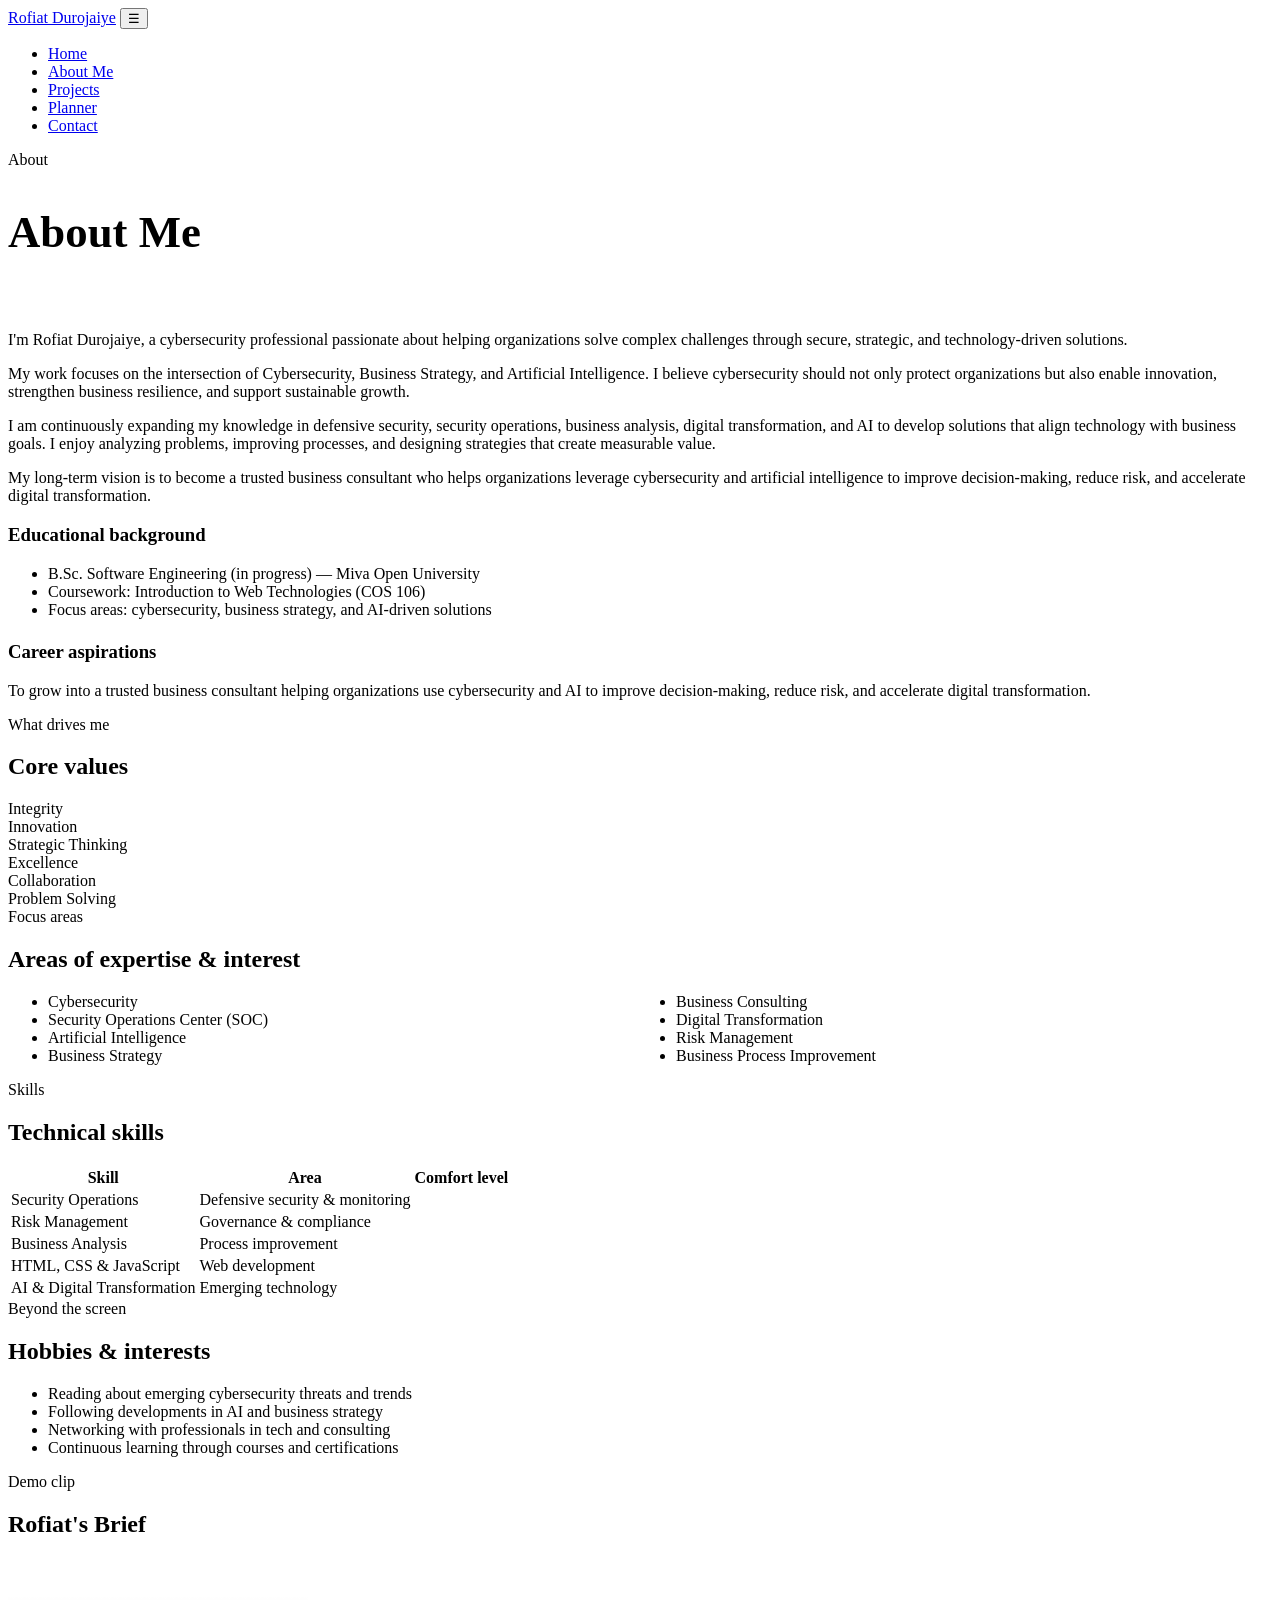
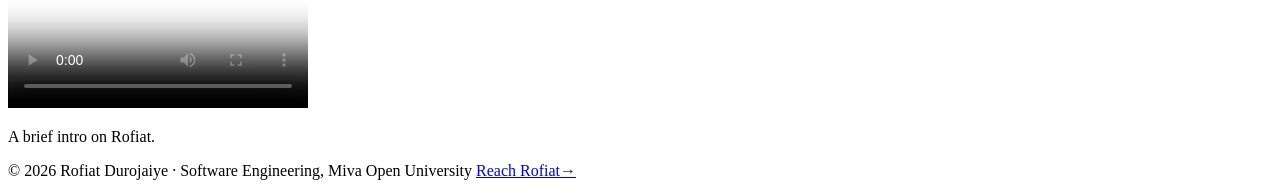
==== about.html @ efc08bff "Add files via upload" ====
<!DOCTYPE html>
<html lang="en">
<head>
  <meta charset="UTF-8">
  <meta name="viewport" content="width=device-width, initial-scale=1.0">
  <title>About Me — Rofiat Durojaiye</title>
  <link rel="stylesheet" href="css/style.css">
</head>
<body>

  <header class="site-header">
    <nav class="nav">
      <a href="index.html" class="nav-brand"><img src="images/rofiat.png" alt="" class="avatar">Rofiat Durojaiye</a>
      <button class="nav-toggle" aria-label="Toggle menu" aria-expanded="false">☰</button>
      <ul class="nav-links">
        <li><a href="index.html">Home</a></li>
        <li><a href="about.html" class="active">About Me</a></li>
        <li><a href="projects.html">Projects</a></li>
        <li><a href="planner.html">Planner</a></li>
        <li><a href="contact.html">Contact</a></li>
      </ul>
    </nav>
  </header>

  <main>
    <section class="page-hero" style="padding-bottom: 20px;">
      <div class="arc-motif"></div>
      <div class="wrap">
        <span class="eyebrow-line">About</span>
        <h1 style="font-size: clamp(2rem, 4vw, 2.8rem);">About Me</h1>
      </div>
    </section>

    <section class="section-tight">
      <div class="wrap grid grid-2">
        <div>
          <p>
            I'm Rofiat Durojaiye, a cybersecurity professional passionate about helping
            organizations solve complex challenges through secure, strategic, and
            technology-driven solutions.
          </p>
          <p>
            My work focuses on the intersection of Cybersecurity, Business Strategy, and
            Artificial Intelligence. I believe cybersecurity should not only protect
            organizations but also enable innovation, strengthen business resilience, and
            support sustainable growth.
          </p>
          <p>
            I am continuously expanding my knowledge in defensive security, security
            operations, business analysis, digital transformation, and AI to develop solutions
            that align technology with business goals. I enjoy analyzing problems, improving
            processes, and designing strategies that create measurable value.
          </p>
          <p>
            My long-term vision is to become a trusted business consultant who helps
            organizations leverage cybersecurity and artificial intelligence to improve
            decision-making, reduce risk, and accelerate digital transformation.
          </p>
        </div>
        <div>
          <div class="card" style="margin-bottom: 22px;">
            <h3>Educational background</h3>
            <ul class="plain-list">
              <li>B.Sc. Software Engineering (in progress) — Miva Open University</li>
              <li>Coursework: Introduction to Web Technologies (COS 106)</li>
              <li>Focus areas: cybersecurity, business strategy, and AI-driven solutions</li>
            </ul>
          </div>
          <div class="card">
            <h3>Career aspirations</h3>
            <p>
              To grow into a trusted business consultant helping organizations use
              cybersecurity and AI to improve decision-making, reduce risk, and accelerate
              digital transformation.
            </p>
          </div>
        </div>
      </div>
    </section>

    <section class="section-tight">
      <div class="wrap">
        <div class="section-head">
          <span class="eyebrow">What drives me</span>
          <h2>Core values</h2>
        </div>
        <div class="value-grid">
          <div class="value-chip">Integrity</div>
          <div class="value-chip">Innovation</div>
          <div class="value-chip">Strategic Thinking</div>
          <div class="value-chip">Excellence</div>
          <div class="value-chip">Collaboration</div>
          <div class="value-chip">Problem Solving</div>
        </div>
      </div>
    </section>

    <section class="section-tight">
      <div class="wrap">
        <div class="section-head">
          <span class="eyebrow">Focus areas</span>
          <h2>Areas of expertise &amp; interest</h2>
        </div>
        <ul class="plain-list" style="columns: 2; column-gap: 32px;">
          <li>Cybersecurity</li>
          <li>Security Operations Center (SOC)</li>
          <li>Artificial Intelligence</li>
          <li>Business Strategy</li>
          <li>Business Consulting</li>
          <li>Digital Transformation</li>
          <li>Risk Management</li>
          <li>Business Process Improvement</li>
        </ul>
      </div>
    </section>

    <section class="section-tight">
      <div class="wrap">
        <div class="section-head">
          <span class="eyebrow">Skills</span>
          <h2>Technical skills</h2>
        </div>
        <table>
          <thead>
            <tr>
              <th>Skill</th>
              <th>Area</th>
              <th>Comfort level</th>
            </tr>
          </thead>
          <tbody>
            <tr>
              <td>Security Operations</td>
              <td>Defensive security &amp; monitoring</td>
              <td><div class="skill-bar"><span style="width: 70%;"></span></div></td>
            </tr>
            <tr>
              <td>Risk Management</td>
              <td>Governance &amp; compliance</td>
              <td><div class="skill-bar"><span style="width: 65%;"></span></div></td>
            </tr>
            <tr>
              <td>Business Analysis</td>
              <td>Process improvement</td>
              <td><div class="skill-bar"><span style="width: 70%;"></span></div></td>
            </tr>
            <tr>
              <td>HTML, CSS &amp; JavaScript</td>
              <td>Web development</td>
              <td><div class="skill-bar"><span style="width: 55%;"></span></div></td>
            </tr>
            <tr>
              <td>AI &amp; Digital Transformation</td>
              <td>Emerging technology</td>
              <td><div class="skill-bar"><span style="width: 60%;"></span></div></td>
            </tr>
          </tbody>
        </table>
      </div>
    </section>

    <section class="section-tight">
      <div class="wrap grid grid-2">
        <div>
          <div class="section-head">
            <span class="eyebrow">Beyond the screen</span>
            <h2>Hobbies &amp; interests</h2>
          </div>
          <ul class="plain-list">
            <li>Reading about emerging cybersecurity threats and trends</li>
            <li>Following developments in AI and business strategy</li>
            <li>Networking with professionals in tech and consulting</li>
            <li>Continuous learning through courses and certifications</li>
          </ul>
        </div>
        <div>
          <div class="section-head">
            <span class="eyebrow">Demo clip</span>
            <h2>Rofiat's Brief</h2>
          </div>
          <div class="media-block">
            <video controls preload="metadata" poster="images/project1.svg">
              <source src="" type="video/webm">
              Your browser does not support embedded video.
            </video>
            <p class="media-caption">A brief intro on Rofiat.</p>
          </div>
        </div>
      </div>
    </section>
  </main>

  <footer class="site-footer">
    <span>© 2026 Rofiat Durojaiye · Software Engineering, Miva Open University</span>
    <span><a href="contact.html">Reach Rofiat→</a></span>
  </footer>

  <script src="js/main.js"></script>
</body>
</html>
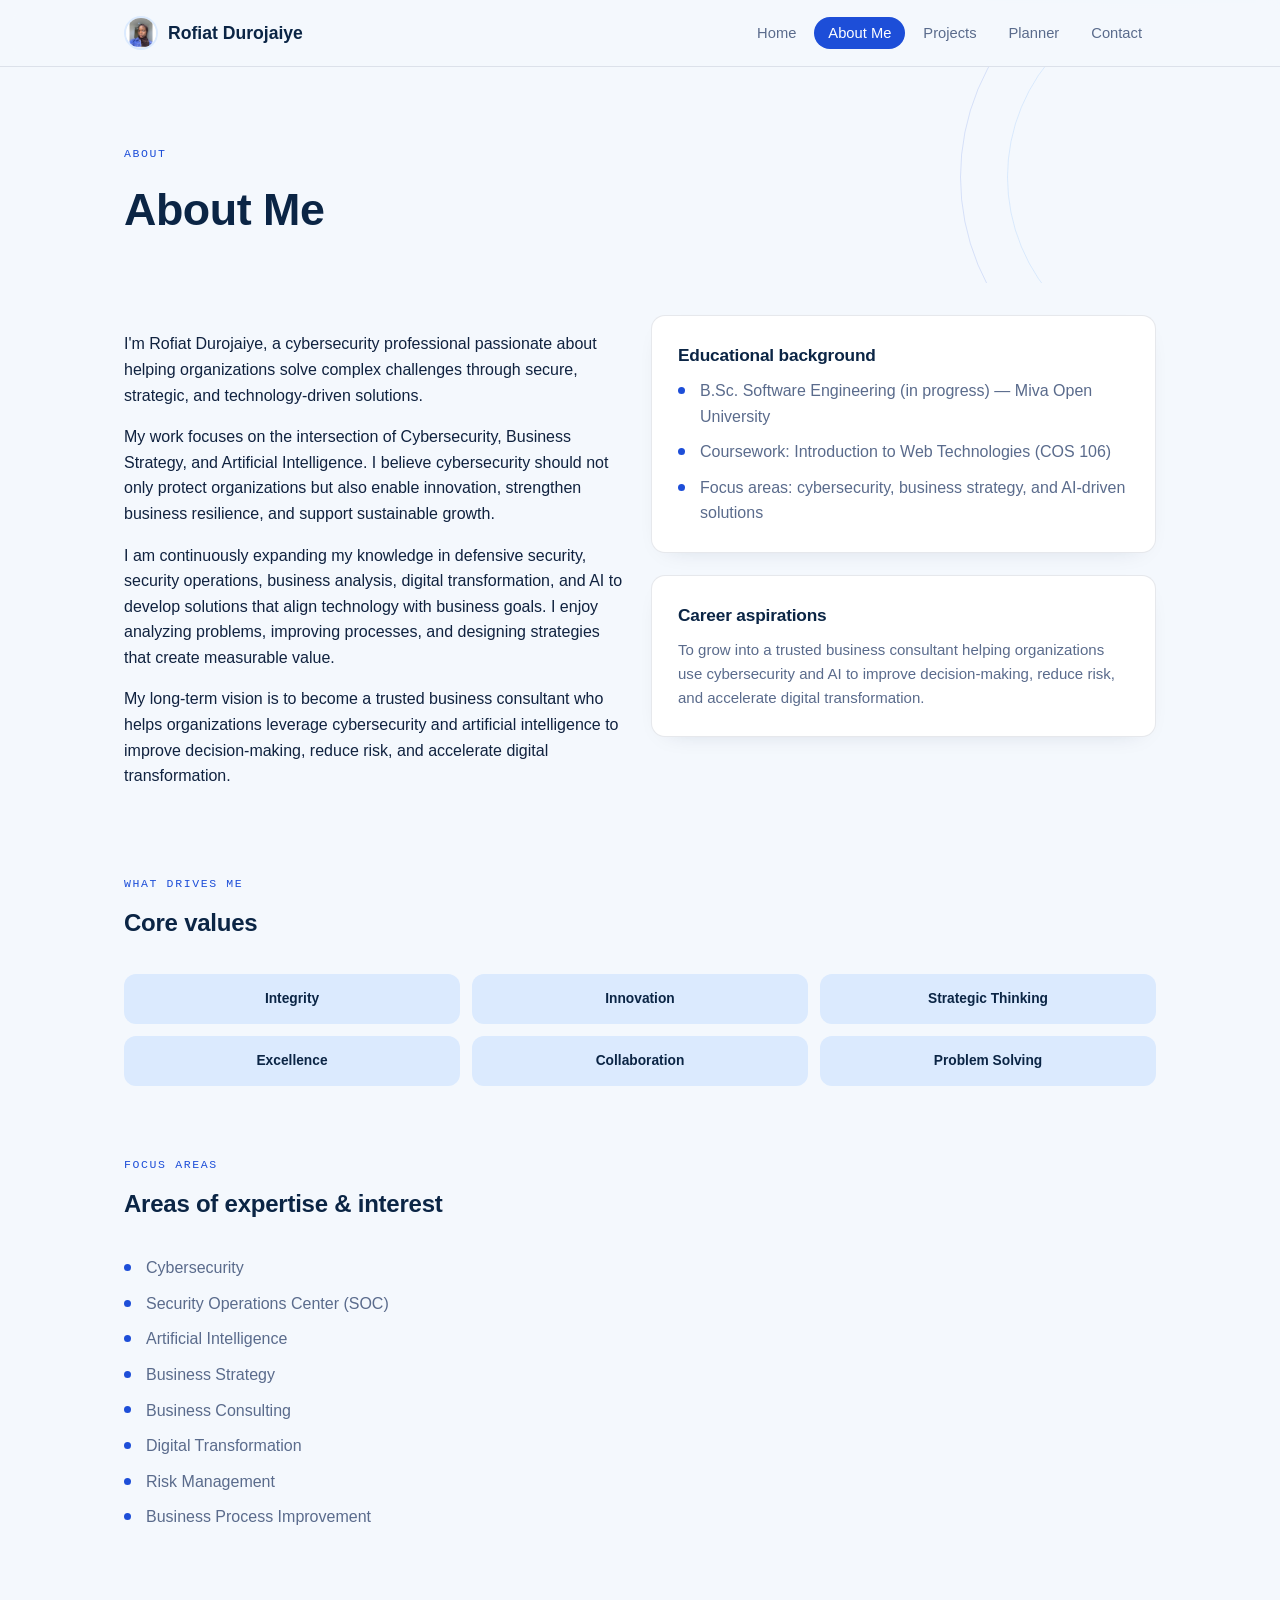
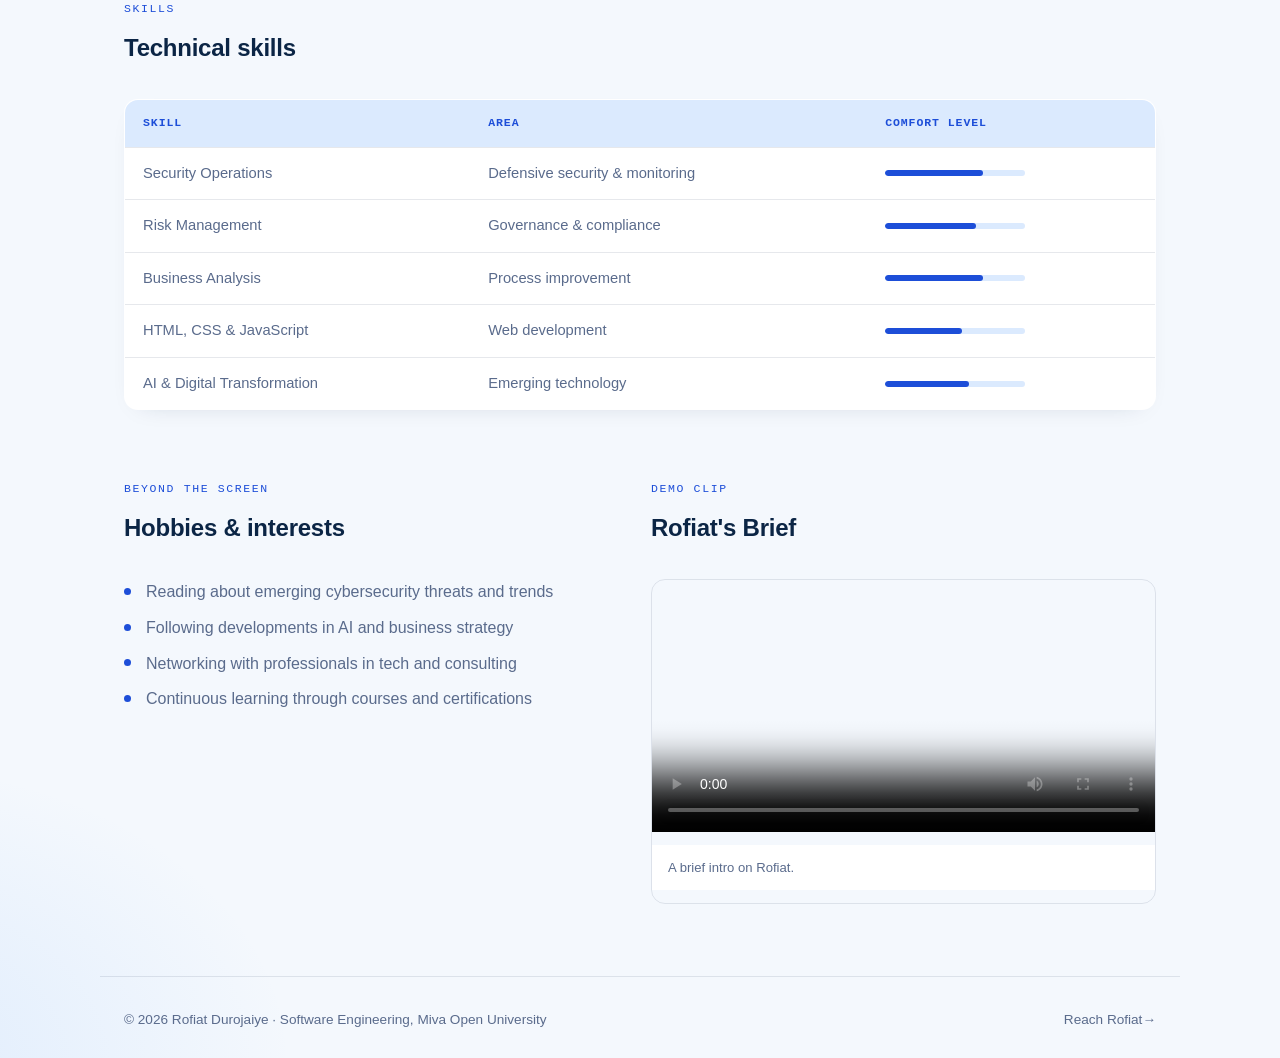
==== commit 9d795432: "Add files via upload" ====
--- a/about.html
+++ b/about.html
@@ -4,13 +4,13 @@
   <meta charset="UTF-8">
   <meta name="viewport" content="width=device-width, initial-scale=1.0">
   <title>About Me — Rofiat Durojaiye</title>
-  <link rel="stylesheet" href="css/style.css">
+  <link rel="stylesheet" href="style.css">
 </head>
 <body>
 
   <header class="site-header">
     <nav class="nav">
-      <a href="index.html" class="nav-brand"><img src="images/rofiat.png" alt="" class="avatar">Rofiat Durojaiye</a>
+      <a href="index.html" class="nav-brand"><img src="rofiat.png" alt="" class="avatar">Rofiat Durojaiye</a>
       <button class="nav-toggle" aria-label="Toggle menu" aria-expanded="false">☰</button>
       <ul class="nav-links">
         <li><a href="index.html">Home</a></li>
@@ -195,6 +195,6 @@
     <span><a href="contact.html">Reach Rofiat→</a></span>
   </footer>
 
-  <script src="js/main.js"></script>
+  <script src="main.js"></script>
 </body>
 </html>
--- a/style.css
+++ b/style.css
@@ -0,0 +1,552 @@
+/* ============================================
+   Rofiat Durojaiye — Academic Portfolio
+   Design tokens
+   ============================================ */
+@import url('https://fonts.googleapis.com/css2?family=Sora:wght@400;600;700&family=Inter:wght@400;500;600&family=JetBrains+Mono:wght@400;500&display=swap');
+
+:root {
+  --bg: #f4f8fd;
+  --bg-deep: #eaf1fb;
+  --white: #ffffff;
+  --navy: #0b2545;
+  --blue: #1d4ed8;
+  --blue-soft: #60a5fa;
+  --blue-pale: #dbeafe;
+  --surface: #ffffff;
+  --border: rgba(11, 37, 69, 0.1);
+  --text: #10223f;
+  --text-muted: #5a6b8c;
+  --radius: 14px;
+  --max-width: 1080px;
+  --font-display: 'Sora', 'Segoe UI', sans-serif;
+  --font-body: 'Inter', -apple-system, sans-serif;
+  --font-mono: 'JetBrains Mono', monospace;
+}
+
+* { box-sizing: border-box; }
+html { scroll-behavior: smooth; }
+
+body {
+  margin: 0;
+  background: var(--bg);
+  background-image:
+    radial-gradient(ellipse 900px 500px at 90% -10%, rgba(29, 78, 216, 0.08), transparent 60%),
+    radial-gradient(ellipse 700px 500px at -10% 100%, rgba(96, 165, 250, 0.14), transparent 60%);
+  color: var(--text);
+  font-family: var(--font-body);
+  line-height: 1.6;
+  -webkit-font-smoothing: antialiased;
+}
+
+img { max-width: 100%; display: block; }
+a { color: var(--blue); text-decoration: none; }
+
+.wrap { max-width: var(--max-width); margin: 0 auto; padding: 0 24px; }
+
+h1, h2, h3 {
+  font-family: var(--font-display);
+  font-weight: 700;
+  margin: 0 0 0.4em;
+  letter-spacing: -0.01em;
+  color: var(--navy);
+}
+
+.eyebrow, .eyebrow-line {
+  font-family: var(--font-mono);
+  font-size: 0.72rem;
+  letter-spacing: 0.14em;
+  text-transform: uppercase;
+  color: var(--blue);
+  display: inline-block;
+  margin-bottom: 0.9em;
+}
+
+@media (prefers-reduced-motion: reduce) {
+  * { animation-duration: 0.01ms !important; transition-duration: 0.01ms !important; }
+}
+
+/* ============================================
+   Header / Navigation
+   ============================================ */
+.site-header {
+  position: sticky;
+  top: 0;
+  z-index: 50;
+  background: rgba(244, 248, 253, 0.86);
+  backdrop-filter: blur(10px);
+  border-bottom: 1px solid var(--border);
+}
+
+.nav {
+  display: flex;
+  align-items: center;
+  justify-content: space-between;
+  padding: 16px 24px;
+  max-width: var(--max-width);
+  margin: 0 auto;
+}
+
+.nav-brand {
+  font-family: var(--font-display);
+  font-size: 1.1rem;
+  font-weight: 700;
+  color: var(--navy);
+  display: flex;
+  align-items: center;
+  gap: 10px;
+}
+
+.nav-brand .avatar {
+  width: 34px;
+  height: 34px;
+  border-radius: 50%;
+  object-fit: cover;
+  border: 2px solid var(--blue-pale);
+}
+
+.nav-links {
+  list-style: none;
+  display: flex;
+  gap: 4px;
+  margin: 0;
+  padding: 0;
+}
+
+.nav-links a {
+  color: var(--text-muted);
+  font-size: 0.92rem;
+  padding: 8px 14px;
+  border-radius: 999px;
+  transition: color 0.2s ease, background 0.2s ease;
+}
+
+.nav-links a:hover { color: var(--navy); background: var(--blue-pale); }
+
+.nav-links a.active {
+  color: var(--white);
+  background: var(--blue);
+  font-weight: 500;
+}
+
+.nav-toggle {
+  display: none;
+  background: none;
+  border: 1px solid var(--border);
+  border-radius: 8px;
+  color: var(--navy);
+  padding: 8px 10px;
+  font-size: 1rem;
+  cursor: pointer;
+}
+
+@media (max-width: 760px) {
+  .nav-toggle { display: block; }
+  .nav-links {
+    position: absolute;
+    top: 100%;
+    left: 0;
+    right: 0;
+    flex-direction: column;
+    background: var(--white);
+    border-bottom: 1px solid var(--border);
+    padding: 10px 24px 18px;
+    display: none;
+  }
+  .nav-links.open { display: flex; }
+  .nav-links a { padding: 10px 8px; }
+}
+
+/* ============================================
+   Hero / arc motif
+   ============================================ */
+.arc-motif {
+  position: absolute;
+  pointer-events: none;
+  z-index: 0;
+}
+
+.page-hero {
+  position: relative;
+  overflow: hidden;
+  padding: 72px 0 56px;
+}
+
+.page-hero .wrap { position: relative; z-index: 1; }
+
+.page-hero .arc-motif {
+  top: -120px;
+  right: -140px;
+  width: 460px;
+  height: 460px;
+  border: 1px solid rgba(29, 78, 216, 0.14);
+  border-radius: 50%;
+}
+
+.page-hero .arc-motif::after {
+  content: '';
+  position: absolute;
+  inset: 46px;
+  border: 1px solid rgba(96, 165, 250, 0.18);
+  border-radius: 50%;
+}
+
+/* ============================================
+   Home hero
+   ============================================ */
+.home-hero {
+  display: grid;
+  grid-template-columns: 1.1fr 0.9fr;
+  gap: 48px;
+  align-items: center;
+  padding: 64px 0 80px;
+}
+
+@media (max-width: 820px) {
+  .home-hero { grid-template-columns: 1fr; padding: 40px 0 56px; text-align: center; }
+  .home-hero .cta-row { justify-content: center; }
+}
+
+.home-hero h1 {
+  font-size: clamp(2.2rem, 5vw, 3.2rem);
+  line-height: 1.1;
+}
+
+.home-hero .lede {
+  color: var(--text-muted);
+  font-size: 1.06rem;
+  max-width: 48ch;
+  margin: 18px 0 30px;
+}
+
+.cta-row { display: flex; gap: 14px; flex-wrap: wrap; }
+
+.btn {
+  display: inline-flex;
+  align-items: center;
+  gap: 8px;
+  padding: 12px 22px;
+  border-radius: 999px;
+  font-family: var(--font-body);
+  font-weight: 600;
+  font-size: 0.95rem;
+  cursor: pointer;
+  border: 1px solid transparent;
+  transition: transform 0.2s ease, background 0.2s ease, border-color 0.2s ease;
+}
+
+.btn-primary { background: var(--blue); color: var(--white); }
+.btn-primary:hover { transform: translateY(-2px); background: #1743b8; }
+
+.btn-ghost { background: transparent; color: var(--navy); border-color: var(--border); }
+.btn-ghost:hover { border-color: var(--blue); color: var(--blue); }
+
+.hero-portrait { position: relative; justify-self: center; }
+
+.hero-portrait .frame {
+  position: relative;
+  width: min(300px, 70vw);
+  aspect-ratio: 1 / 1;
+  border-radius: 50%;
+  overflow: hidden;
+  border: 6px solid var(--white);
+  box-shadow: 0 30px 60px -20px rgba(11, 37, 69, 0.28);
+  animation: rise 0.8s ease both;
+}
+
+.hero-portrait .frame img { width: 100%; height: 100%; object-fit: cover; }
+
+.hero-portrait .ring {
+  position: absolute;
+  inset: -18px;
+  border: 1px dashed rgba(29, 78, 216, 0.35);
+  border-radius: 50%;
+  z-index: -1;
+}
+
+@keyframes rise {
+  from { opacity: 0; transform: translateY(18px); }
+  to { opacity: 1; transform: translateY(0); }
+}
+
+/* ============================================
+   Section shells
+   ============================================ */
+section { padding: 56px 0; }
+.section-tight { padding: 32px 0; }
+.section-head { margin-bottom: 32px; max-width: 60ch; }
+.section-head p { color: var(--text-muted); }
+
+.grid { display: grid; gap: 22px; }
+.grid-3 { grid-template-columns: repeat(3, 1fr); }
+.grid-2 { grid-template-columns: repeat(2, 1fr); }
+
+@media (max-width: 820px) {
+  .grid-3, .grid-2 { grid-template-columns: 1fr; }
+}
+
+.card {
+  background: var(--surface);
+  border: 1px solid var(--border);
+  border-radius: var(--radius);
+  padding: 26px;
+  box-shadow: 0 8px 24px -18px rgba(11, 37, 69, 0.25);
+  transition: transform 0.25s ease, border-color 0.25s ease, box-shadow 0.25s ease;
+}
+
+.card:hover {
+  transform: translateY(-4px);
+  border-color: rgba(29, 78, 216, 0.3);
+  box-shadow: 0 16px 32px -18px rgba(11, 37, 69, 0.3);
+}
+
+.card h3 { font-size: 1.08rem; margin-bottom: 8px; }
+.card p { color: var(--text-muted); font-size: 0.94rem; margin: 0; }
+
+.tag-row { display: flex; flex-wrap: wrap; gap: 8px; margin-top: 14px; }
+.tag {
+  font-family: var(--font-mono);
+  font-size: 0.7rem;
+  padding: 4px 10px;
+  border-radius: 999px;
+  background: var(--blue-pale);
+  color: var(--blue);
+  border: 1px solid rgba(29, 78, 216, 0.2);
+}
+
+/* ============================================
+   Project cards — circular preview frame
+   ============================================ */
+.project-card { padding: 26px; text-align: center; }
+
+.project-card .thumb {
+  width: 130px;
+  height: 130px;
+  border-radius: 50%;
+  overflow: hidden;
+  margin: 0 auto 18px;
+  border: 4px solid var(--blue-pale);
+}
+.project-card .thumb img { width: 100%; height: 100%; object-fit: cover; }
+
+.project-card .status {
+  font-family: var(--font-mono);
+  font-size: 0.68rem;
+  text-transform: uppercase;
+  letter-spacing: 0.08em;
+  color: var(--blue);
+}
+.project-card .links { margin-top: 16px; display: flex; gap: 14px; justify-content: center; font-size: 0.88rem; }
+
+/* ============================================
+   Tables
+   ============================================ */
+table {
+  width: 100%;
+  border-collapse: collapse;
+  background: var(--surface);
+  border: 1px solid var(--border);
+  border-radius: var(--radius);
+  overflow: hidden;
+  box-shadow: 0 8px 24px -18px rgba(11, 37, 69, 0.25);
+}
+
+thead th {
+  text-align: left;
+  font-family: var(--font-mono);
+  font-size: 0.72rem;
+  text-transform: uppercase;
+  letter-spacing: 0.08em;
+  color: var(--blue);
+  padding: 14px 18px;
+  background: var(--blue-pale);
+  border-bottom: 1px solid var(--border);
+}
+
+tbody td {
+  padding: 14px 18px;
+  border-bottom: 1px solid var(--border);
+  color: var(--text-muted);
+  font-size: 0.92rem;
+}
+tbody tr:last-child td { border-bottom: none; }
+
+.skill-bar {
+  height: 6px;
+  border-radius: 999px;
+  background: var(--blue-pale);
+  overflow: hidden;
+  width: 140px;
+}
+.skill-bar span { display: block; height: 100%; background: var(--blue); border-radius: 999px; }
+
+/* ============================================
+   Lists
+   ============================================ */
+.plain-list { list-style: none; padding: 0; margin: 0; display: grid; gap: 10px; }
+.plain-list li { padding-left: 22px; position: relative; color: var(--text-muted); }
+.plain-list li::before {
+  content: '';
+  position: absolute;
+  left: 0;
+  top: 0.55em;
+  width: 7px;
+  height: 7px;
+  border-radius: 50%;
+  background: var(--blue);
+}
+
+.value-grid { display: grid; grid-template-columns: repeat(3, 1fr); gap: 12px; }
+@media (max-width: 640px) { .value-grid { grid-template-columns: repeat(2, 1fr); } }
+.value-chip {
+  background: var(--blue-pale);
+  color: var(--navy);
+  border-radius: 12px;
+  padding: 14px 12px;
+  text-align: center;
+  font-size: 0.86rem;
+  font-weight: 600;
+}
+
+/* ============================================
+   Forms
+   ============================================ */
+.form-card {
+  background: var(--surface);
+  border: 1px solid var(--border);
+  border-radius: var(--radius);
+  padding: 32px;
+  max-width: 620px;
+  box-shadow: 0 8px 24px -18px rgba(11, 37, 69, 0.25);
+}
+
+.field { margin-bottom: 20px; }
+.field label { display: block; font-size: 0.85rem; color: var(--text-muted); margin-bottom: 7px; }
+
+.field input, .field textarea {
+  width: 100%;
+  padding: 12px 14px;
+  border-radius: 10px;
+  border: 1px solid var(--border);
+  background: var(--bg);
+  color: var(--text);
+  font-family: var(--font-body);
+  font-size: 0.95rem;
+}
+
+.field input:focus, .field textarea:focus { outline: 2px solid var(--blue-soft); outline-offset: 1px; }
+.field textarea { resize: vertical; min-height: 120px; }
+
+.field .error { color: #dc2626; font-size: 0.8rem; margin-top: 6px; display: none; }
+.field.invalid input, .field.invalid textarea { border-color: #dc2626; }
+.field.invalid .error { display: block; }
+
+.form-status { margin-top: 18px; padding: 12px 16px; border-radius: 10px; font-size: 0.9rem; display: none; }
+.form-status.show { display: block; animation: rise 0.4s ease both; }
+.form-status.ok { background: var(--blue-pale); color: var(--navy); border: 1px solid rgba(29,78,216,0.25); }
+
+/* ============================================
+   Planner
+   ============================================ */
+.planner-shell { display: grid; grid-template-columns: 1fr 1.4fr; gap: 28px; }
+@media (max-width: 820px) { .planner-shell { grid-template-columns: 1fr; } }
+
+.planner-form { display: flex; flex-direction: column; gap: 14px; }
+.planner-form .row { display: flex; gap: 10px; }
+.planner-form input, .planner-form select {
+  padding: 12px 14px;
+  border-radius: 10px;
+  border: 1px solid var(--border);
+  background: var(--bg);
+  color: var(--text);
+  font-family: var(--font-body);
+  flex: 1;
+}
+
+.task-list { list-style: none; margin: 0; padding: 0; display: grid; gap: 10px; }
+
+.task-item {
+  display: flex;
+  align-items: center;
+  gap: 12px;
+  padding: 14px 16px;
+  background: var(--surface);
+  border: 1px solid var(--border);
+  border-radius: 10px;
+  box-shadow: 0 6px 18px -14px rgba(11, 37, 69, 0.3);
+  animation: rise 0.3s ease both;
+}
+
+.task-item .task-check {
+  width: 20px; height: 20px;
+  border-radius: 50%;
+  border: 1.5px solid var(--blue);
+  cursor: pointer;
+  flex-shrink: 0;
+  display: flex; align-items: center; justify-content: center;
+  transition: background 0.2s ease;
+}
+.task-item.done .task-check { background: var(--blue); border-color: var(--blue); }
+.task-item.done .task-check::after { content: '✓'; font-size: 12px; color: #fff; }
+
+.task-item .task-info { flex: 1; }
+.task-item .task-title { font-size: 0.95rem; color: var(--text); }
+.task-item.done .task-title { text-decoration: line-through; color: var(--text-muted); }
+.task-item .task-meta { font-family: var(--font-mono); font-size: 0.7rem; color: var(--text-muted); margin-top: 3px; }
+
+.task-item .task-delete {
+  background: none;
+  border: none;
+  color: var(--text-muted);
+  cursor: pointer;
+  font-size: 1.1rem;
+  padding: 4px 8px;
+  border-radius: 6px;
+  transition: color 0.2s ease, background 0.2s ease;
+}
+.task-item .task-delete:hover { color: #dc2626; background: rgba(220,38,38,0.08); }
+
+.empty-state {
+  text-align: center;
+  padding: 40px 20px;
+  color: var(--text-muted);
+  font-size: 0.9rem;
+  border: 1px dashed var(--border);
+  border-radius: 12px;
+}
+
+.planner-stats {
+  display: flex;
+  gap: 18px;
+  margin-bottom: 18px;
+  font-family: var(--font-mono);
+  font-size: 0.78rem;
+  color: var(--text-muted);
+}
+.planner-stats strong { color: var(--blue); }
+
+/* ============================================
+   Media block
+   ============================================ */
+.media-block { border-radius: var(--radius); overflow: hidden; border: 1px solid var(--border); }
+.media-block video { width: 100%; display: block; }
+.media-caption { padding: 12px 16px; font-size: 0.82rem; color: var(--text-muted); background: var(--surface); }
+
+/* ============================================
+   Footer
+   ============================================ */
+.site-footer {
+  border-top: 1px solid var(--border);
+  padding: 32px 24px;
+  margin-top: 40px;
+  color: var(--text-muted);
+  font-size: 0.85rem;
+  display: flex;
+  justify-content: space-between;
+  flex-wrap: wrap;
+  gap: 10px;
+  max-width: var(--max-width);
+  margin-left: auto;
+  margin-right: auto;
+}
+.site-footer a { color: var(--text-muted); }
+.site-footer a:hover { color: var(--blue); }
